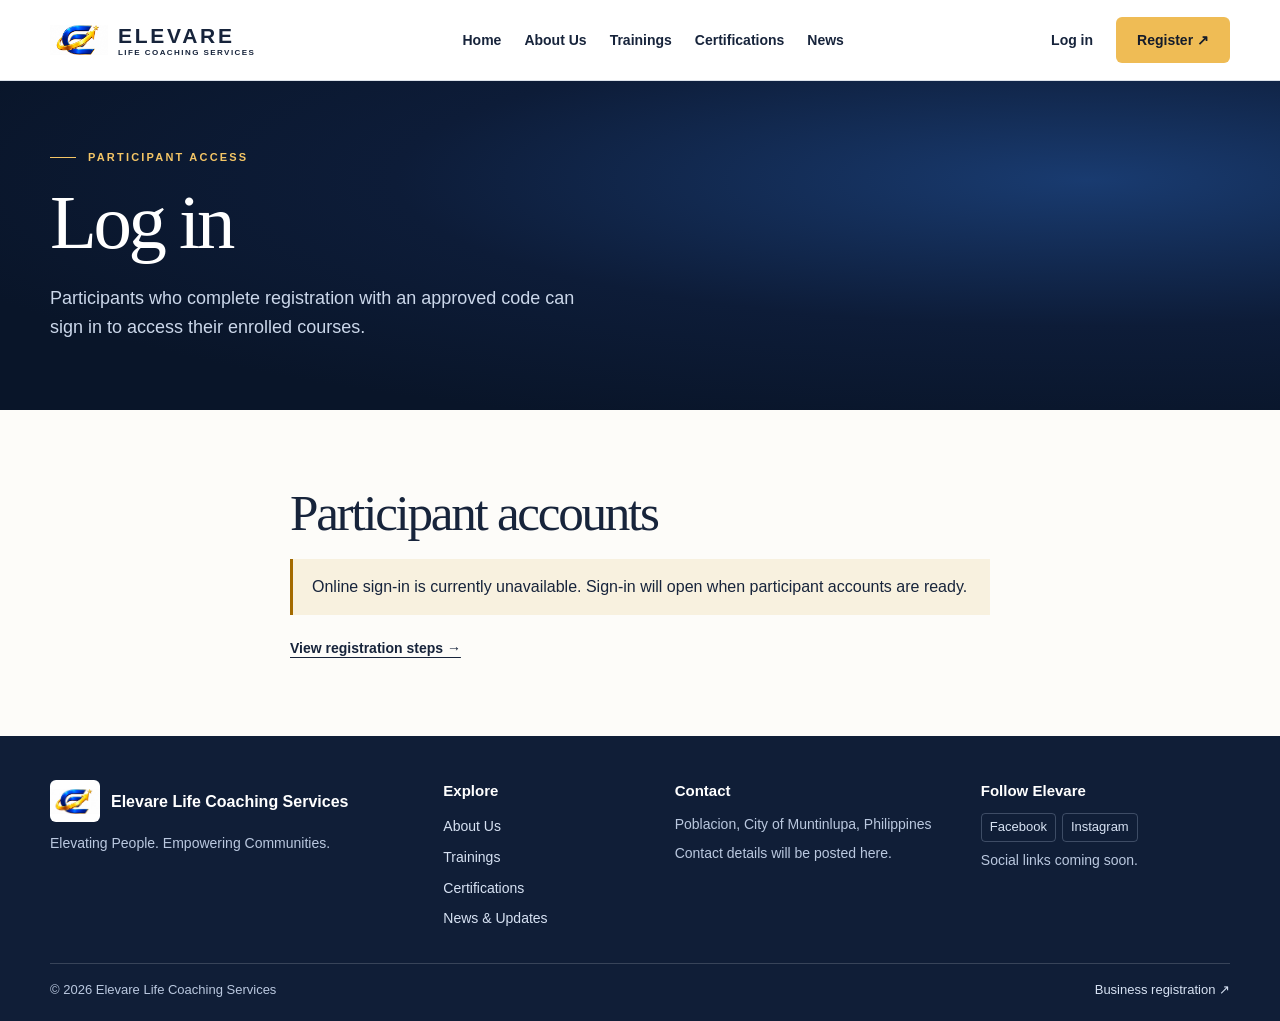
==== login.html @ 474f04c6 "add to github" ====
<!doctype html>
<html lang="en"><head><meta charset="utf-8"><meta name="viewport" content="width=device-width, initial-scale=1"><meta name="description" content="Elevare Life Coaching Services company information, leadership and training programs."><title>Log in | Elevare Life Coaching Services</title><link rel="icon" href="assets/mark.jpg"><link rel="stylesheet" href="site.css"></head>
<body><a class="skip" href="#main">Skip to content</a><header class="header"><div class="wrap head"><a class="brand" href="index.html"><img src="assets/mark.jpg" alt=""><span class="wordmark">ELEVARE<small>Life Coaching Services</small></span></a><nav class="nav" aria-label="Main navigation"><a href="index.html">Home</a><a href="about.html">About Us</a><a href="trainings.html">Trainings</a><a href="certifications.html">Certifications</a><a href="news.html">News</a></nav><div class="actions"><a class="login" href="login.html">Log in</a><a class="button " href="register.html">Register ↗</a></div></div></header>
<main id="main"><section class="page-intro"><div class="wrap"><p class="eyebrow">Participant access</p><h1>Log in</h1><p class="lead">Participants who complete registration with an approved code can sign in to access their enrolled courses.</p></div></section>
<section class="section"><div class="wrap portal"><h2>Participant accounts</h2><p class="notice" role="status">Online sign-in is currently unavailable. Sign-in will open when participant accounts are ready.</p><a class="text-link" href="register.html">View registration steps →</a></div></section></main><footer class="footer">
<div class="wrap footer-grid">
<section aria-label="Elevare company information">
<a class="footer-brand" href="index.html"><img src="assets/mark.jpg" alt="" width="50" height="42"><strong>Elevare Life Coaching Services</strong></a>
<p>Elevating People. Empowering Communities.</p>
</section>
<nav aria-label="Explore Elevare"><h2>Explore</h2><ul>
<li><a href="about.html">About Us</a></li>
<li><a href="trainings.html">Trainings</a></li>
<li><a href="certifications.html">Certifications</a></li>
<li><a href="news.html">News &amp; Updates</a></li>
</ul></nav>
<section aria-labelledby="footer-contact"><h2 id="footer-contact">Contact</h2><p>Poblacion, City of Muntinlupa, Philippines</p><p>Contact details will be posted here.</p></section>
<section aria-labelledby="footer-social"><h2 id="footer-social">Follow Elevare</h2><ul class="social-placeholders"><li>Facebook</li><li>Instagram</li></ul><p>Social links coming soon.</p></section>
</div>
<div class="wrap footer-bottom"><p>© 2026 Elevare Life Coaching Services</p><a href="certifications.html">Business registration <span aria-hidden="true">↗</span></a></div>
</footer></body></html>
---- site.css ----
:root{--navy:#09152c;--ink:#13233f;--muted:#516079;--gold:#efb947;--cream:#f8f6f0;--line:#dce2ea;--white:#fff;font-family:Arial,Helvetica,sans-serif;color:var(--ink);background:#fff}*{box-sizing:border-box}body{margin:0;line-height:1.6}a{color:inherit}img{max-width:100%;display:block}h1,h2,h3,p{margin:0}h1,h2{font-family:Georgia,serif;font-weight:400;line-height:1.04;letter-spacing:-.045em}h1{font-size:clamp(3rem,6vw,6rem)}h2{font-size:clamp(2.4rem,4vw,3.6rem)}h3{line-height:1.2}.wrap{width:min(1180px,calc(100% - 64px));margin-inline:auto}.header{background:#fff;border-bottom:1px solid var(--line)}.head{min-height:80px;display:flex;align-items:center;justify-content:space-between;gap:20px}.brand{display:flex;align-items:center;gap:10px;text-decoration:none;flex-shrink:0}.brand img{width:58px}.wordmark{display:grid;font-size:21px;letter-spacing:.13em;font-weight:800;line-height:1.2}.wordmark small{font-size:8px;letter-spacing:.18em;text-transform:uppercase}.nav,.actions{display:flex;align-items:center;gap:23px}.nav a,.login{font-size:14px;font-weight:700;text-decoration:none;white-space:nowrap}.nav a[aria-current=page],.nav a:hover,.login:hover{color:#795100}.button{display:inline-flex;align-items:center;justify-content:center;gap:12px;padding:11px 20px;border:1px solid transparent;border-radius:6px;background:var(--gold);color:#151c2a;text-decoration:none;font-weight:750;font-size:14px;min-height:45px}.button:hover{background:#ffd477}.button.outline{color:inherit;border-color:currentColor;background:transparent}.button.outline:hover{background:#ffffff12}.hero,.page-intro{background:radial-gradient(ellipse at 85% 30%,#193b70 0%,#0d1c38 45%,#091529 80%);color:white}.hero{position:relative;overflow:hidden}.hero:after{content:"";position:absolute;inset:-45% -20% -45% 40%;pointer-events:none;background:repeating-radial-gradient(ellipse at center,transparent 0 31px,#a7bfe418 32px 33px,transparent 34px 50px);transform:rotate(-20deg);mask-image:linear-gradient(90deg,transparent,#000)}.hero-grid{position:relative;z-index:1;display:grid;grid-template-columns:1.25fr 1fr;gap:65px;align-items:center;min-height:575px;padding-block:72px}.eyebrow{display:flex;align-items:center;gap:12px;font-size:11px;font-weight:800;letter-spacing:.2em;text-transform:uppercase;color:#795100;margin-bottom:16px}.eyebrow:before{content:"";width:26px;height:1px;background:currentColor}.hero .eyebrow,.page-intro .eyebrow,.footer .eyebrow{color:#f5c666}.hero h1 em{color:#f5c666;font-weight:400}.lead{font-size:18px;max-width:54ch;color:var(--muted);margin-top:22px}.hero .lead,.page-intro .lead{color:#cbd7ea}.hero-actions{display:flex;gap:12px;flex-wrap:wrap;margin-top:30px}.brand-panel{position:relative;box-shadow:0 25px 70px #0005;background:#fff;padding:18px;border-radius:10px;outline:1px solid #ffffff4f;outline-offset:10px}.brand-panel img{width:100%;aspect-ratio:1.46;object-fit:contain}.stripe{background:var(--cream);border-bottom:1px solid #e8e4db}.stripe .wrap{display:flex;align-items:center;justify-content:space-between;gap:14px;padding-block:22px}.stripe-note{display:flex;align-items:center;gap:13px;font-size:14px}.seal{display:grid;place-items:center;background:#f2e5c8;color:#75500b;border-radius:50%;width:38px;height:38px;flex-shrink:0;font-size:20px}.text-link{font-size:14px;font-weight:800;text-underline-offset:4px}.section{padding-block:76px}.section.soft{background:var(--cream)}.section-top{display:flex;justify-content:space-between;align-items:end;gap:24px;margin-bottom:28px}.grid{display:grid;grid-template-columns:repeat(3,1fr);gap:18px}.card{border:1px solid var(--line);background:#fff;border-radius:9px;padding:24px}.card h3{font-size:20px;margin-bottom:10px}.card p,.detail p,.person p,.muted{color:var(--muted)}.card a{display:inline-block;margin-top:16px}.page-intro{padding-block:68px}.page-intro h1{font-size:clamp(3rem,6vw,5rem)}.people{display:grid;grid-template-columns:repeat(2,minmax(0,1fr));gap:24px;margin-top:30px}.person{display:grid;grid-template-columns:40% 1fr;align-items:center;gap:20px;border:1px solid var(--line);border-radius:9px;overflow:hidden;padding-right:18px}.person img{width:100%;aspect-ratio:4/5;object-fit:cover;object-position:center top;background:#eee}.person h3{font-size:23px;margin-bottom:6px}.details{max-width:780px;display:grid;gap:12px}.detail{border:1px solid var(--line);border-radius:8px;padding:0 20px}.detail summary{cursor:pointer;font-weight:750;padding:16px 0}.detail p{padding-bottom:16px}.cert-grid{display:grid;grid-template-columns:1fr 1.25fr;gap:34px;align-items:start}.cert-grid img{border:1px solid var(--line);border-radius:8px}.cert-grid dt{font-weight:bold}.cert-grid dd{margin:0 0 12px;color:var(--muted)}.portal{max-width:700px}.portal ol{padding-left:22px}.portal li{padding-block:6px}.notice{padding:15px 19px;border-left:3px solid #a36a00;background:#f8f1df;margin:20px 0}.footer{background:var(--navy);color:white;padding-block:36px}.footer .wrap{display:flex;justify-content:space-between;align-items:center;gap:24px}.footer p{color:#bac8df;font-size:14px}.footer a{text-decoration:none}.skip{position:absolute;left:10px;top:-90px;background:#fff;padding:10px;z-index:5}.skip:focus{top:10px}a:focus-visible,summary:focus-visible{outline:2px solid #b17b10;outline-offset:4px}
@media(max-width:960px){.head{flex-wrap:wrap;gap:10px;padding-block:12px}.nav{order:3;width:100%;overflow:auto;padding-block:4px}.hero-grid{gap:34px;min-height:0}.person{grid-template-columns:1fr;padding:0}.person div{padding:0 18px 18px}.person img{aspect-ratio:1.25}}
@media(max-width:660px){.wrap{width:calc(100% - 36px)}.nav,.actions{gap:13px}.nav a,.login{font-size:13px}.actions .button{padding-inline:11px}.hero-grid,.cert-grid,.grid{grid-template-columns:1fr}.hero-grid{padding-block:50px;gap:34px}.brand-panel{margin:0 10px}.section,.page-intro{padding-block:48px}.section-top,.stripe .wrap,.footer .wrap{align-items:flex-start;flex-direction:column}.people{gap:12px}.person h3{font-size:17px}.stripe .wrap{gap:9px}.stripe a{margin-left:51px}}

/* Training-led homepage and catalog */
:root{--navy:#101e37;--ink:#17243b;--cream:#f6f3eb;--gold:#efbc55}
body{background:#fdfcf9}
.hero{background:#f6f3eb;color:var(--ink)}
.hero::after{display:none}
.hero-grid{grid-template-columns:minmax(0,1fr) minmax(0,1.12fr);gap:42px;min-height:510px;padding-block:58px}
.hero h1{font-size:clamp(3rem,6vw,5.8rem)}
.hero h1 em{color:#244887}
.hero .eyebrow{color:#795100}
.hero .lead{color:var(--muted)}
.hero .outline:hover{background:#13233f0c}
.hero-photo{margin:0;position:relative;border-radius:5px;overflow:hidden;background:var(--navy);box-shadow:0 16px 44px #17243b1a}
.hero-photo img{width:100%;aspect-ratio:1.33;object-fit:cover}
.hero-photo figcaption{padding:12px 17px;color:#fff;font-size:14px;font-weight:700}
.stripe{background:var(--navy);color:#fff;border:none}
.stripe .wrap{padding-block:17px}
.stripe a{color:#ffdc91}
.program-grid{display:grid;grid-template-columns:repeat(3,minmax(0,1fr));gap:22px}
.program-card{display:flex;flex-direction:column;border:1px solid var(--line);background:#fff;border-radius:6px;overflow:hidden}
.program-card img{width:100%;aspect-ratio:2;object-fit:cover}
.program-card div{display:flex;flex-direction:column;align-items:flex-start;flex:1;padding:20px}
.program-card h3{font-size:21px;margin-bottom:8px}
.program-card p,.mission-grid p,.program-detail p{color:var(--muted)}
.program-card a{margin-top:auto;padding-top:14px;color:#244887}
.end-band{margin-bottom:0}
.mission-grid{display:grid;grid-template-columns:1fr 1fr;gap:36px}
.mission-grid p{margin-top:12px;max-width:55ch}
.jumps{display:flex;flex-wrap:wrap;gap:10px;list-style:none;padding:0;margin:0 0 28px}
.jumps a{display:block;background:#f6f3eb;border:1px solid #e1d9ca;border-radius:4px;padding:7px 12px;font-weight:bold;text-decoration:none;font-size:14px}
.jumps a:hover{background:#f0e3c7}
.program-detail{display:grid;grid-template-columns:minmax(180px,1fr) minmax(0,1.75fr);gap:30px;align-items:start;padding-block:28px;border-top:1px solid var(--line);scroll-margin-top:16px}
.program-detail img{width:100%;aspect-ratio:1.5;object-fit:cover;border-radius:5px}
.program-detail h2{font-size:clamp(1.9rem,3.7vw,2.8rem);margin-bottom:10px}
.program-detail .outcome{margin-block:12px}
.program-detail ul{padding-left:20px;margin-top:0}
.program-detail li p{padding-bottom:8px}
.sr-only{position:absolute;width:1px;height:1px;overflow:hidden;clip-path:inset(50%);white-space:nowrap}
@media(max-width:900px){.program-grid{grid-template-columns:repeat(2,minmax(0,1fr))}.hero-grid{min-height:0;gap:30px}}
@media(max-width:660px){.hero-grid,.program-grid,.program-detail,.mission-grid{grid-template-columns:1fr}.hero-grid{padding-block:40px}.program-detail{gap:14px}.program-detail img{aspect-ratio:2}.stripe a{margin-left:51px}}

.footer{padding-block:44px 20px}
.footer .footer-grid{display:grid;grid-template-columns:1.45fr .8fr 1.1fr 1fr;gap:24px 32px;align-items:start}
.footer h2{font:700 15px/1.4 Arial,Helvetica,sans-serif;letter-spacing:normal;margin:0 0 12px}
.footer p+p{margin-top:6px}
.footer ul{list-style:none;padding:0;margin:0}
.footer nav li+li{margin-top:5px}
.footer nav a,.footer-bottom a{color:#d7e2f3;font-size:14px}
.footer a:hover{color:#ffdc91;text-decoration:underline;text-underline-offset:4px}
.footer-brand{display:flex;align-items:center;gap:11px;margin-bottom:10px}
.footer-brand img{object-fit:contain;background:white;border-radius:6px}
.footer .social-placeholders{display:flex;flex-wrap:wrap;gap:6px;margin-bottom:7px}
.social-placeholders li{border:1px solid #8292ab66;border-radius:4px;padding:3px 8px;color:#d7e2f3;font-size:13px}
.footer .footer-bottom{border-top:1px solid #ffffff2b;margin-top:32px;padding-top:16px;gap:8px 24px}
.footer-bottom p,.footer-bottom a{font-size:13px}
@media(max-width:940px){.footer .footer-grid{grid-template-columns:repeat(2,minmax(0,1fr))}}
@media(max-width:480px){.footer .footer-grid{grid-template-columns:1fr}}
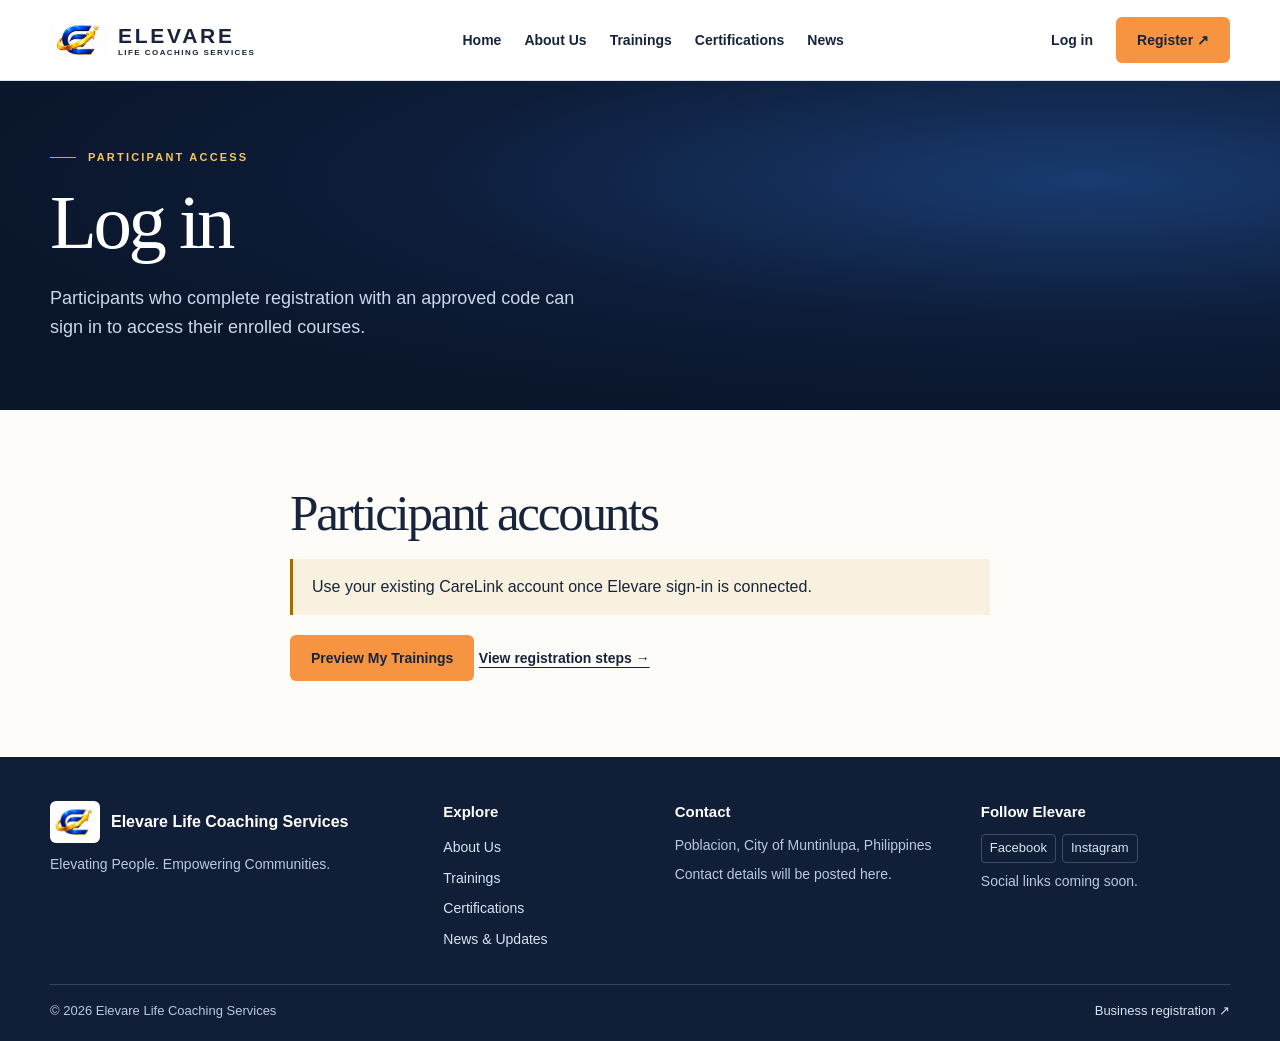
==== commit 9ba4b4ec: "update orange" ====
--- a/login.html
+++ b/login.html
@@ -2,7 +2,9 @@
 <html lang="en"><head><meta charset="utf-8"><meta name="viewport" content="width=device-width, initial-scale=1"><meta name="description" content="Elevare Life Coaching Services company information, leadership and training programs."><title>Log in | Elevare Life Coaching Services</title><link rel="icon" href="assets/mark.jpg"><link rel="stylesheet" href="site.css"></head>
 <body><a class="skip" href="#main">Skip to content</a><header class="header"><div class="wrap head"><a class="brand" href="index.html"><img src="assets/mark.jpg" alt=""><span class="wordmark">ELEVARE<small>Life Coaching Services</small></span></a><nav class="nav" aria-label="Main navigation"><a href="index.html">Home</a><a href="about.html">About Us</a><a href="trainings.html">Trainings</a><a href="certifications.html">Certifications</a><a href="news.html">News</a></nav><div class="actions"><a class="login" href="login.html">Log in</a><a class="button " href="register.html">Register ↗</a></div></div></header>
 <main id="main"><section class="page-intro"><div class="wrap"><p class="eyebrow">Participant access</p><h1>Log in</h1><p class="lead">Participants who complete registration with an approved code can sign in to access their enrolled courses.</p></div></section>
-<section class="section"><div class="wrap portal"><h2>Participant accounts</h2><p class="notice" role="status">Online sign-in is currently unavailable. Sign-in will open when participant accounts are ready.</p><a class="text-link" href="register.html">View registration steps →</a></div></section></main><footer class="footer">
+<section class="section"><div class="wrap portal"><h2>Participant accounts</h2><p class="notice">Use your existing CareLink account once Elevare sign-in is connected.</p>
+<a class="button orange" href="my-trainings-preview.html">Preview My Trainings</a>
+<a class="text-link" href="register.html">View registration steps →</a></div></section></main><footer class="footer">
 <div class="wrap footer-grid">
 <section aria-label="Elevare company information">
 <a class="footer-brand" href="index.html"><img src="assets/mark.jpg" alt="" width="50" height="42"><strong>Elevare Life Coaching Services</strong></a>
--- a/site.css
+++ b/site.css
@@ -58,3 +58,26 @@
 .footer-bottom p,.footer-bottom a{font-size:13px}
 @media(max-width:940px){.footer .footer-grid{grid-template-columns:repeat(2,minmax(0,1fr))}}
 @media(max-width:480px){.footer .footer-grid{grid-template-columns:1fr}}
+
+/* Warm orange accents against the existing navy and gold palette. */
+:root{--orange:#f79442;--orange-dark:#8b3b08}
+.hero .eyebrow,.page-intro .eyebrow::before{color:#f79442}
+.hero .eyebrow{color:var(--orange-dark)}
+.hero-photo{border-bottom:4px solid var(--orange)}
+.program-card{border-top:3px solid var(--orange)}
+.button.orange,.actions .button,.hero-actions .button:not(.outline){background:var(--orange);color:#17243b}
+.button.orange:hover,.actions .button:hover,.hero-actions .button:not(.outline):hover{background:#ffac68}
+button.button{font:inherit;font-size:14px;font-weight:750;cursor:pointer}
+button.button:disabled{opacity:.55;cursor:default}
+.registration-actions,.included-courses{margin-block:20px}
+.enrollment-grid{margin-top:20px}
+.elevare-dialog{width:min(530px,calc(100% - 28px));max-height:calc(100% - 36px);overflow:auto;border:1px solid var(--line);border-top:5px solid var(--orange);border-radius:9px;padding:26px;color:var(--ink)}
+.elevare-dialog::backdrop{background:#101e37bb}
+.elevare-dialog h2{font-size:2rem;margin:0 24px 12px 0}
+.elevare-dialog form{margin-top:15px}
+.elevare-dialog label{display:block;font-weight:bold;margin-top:10px}
+.elevare-dialog input{width:100%;padding:8px;margin:4px 0;border:1px solid #8593a8;border-radius:4px;font:inherit}
+.elevare-dialog fieldset{border:0;margin:0;padding:0;min-width:0}
+.elevare-dialog .button{margin-block:12px}
+.dialog-close{position:absolute;right:12px;top:10px;font-size:21px;border:0;background:transparent;color:inherit;cursor:pointer}
+.form-status{font-size:14px;color:var(--muted)}
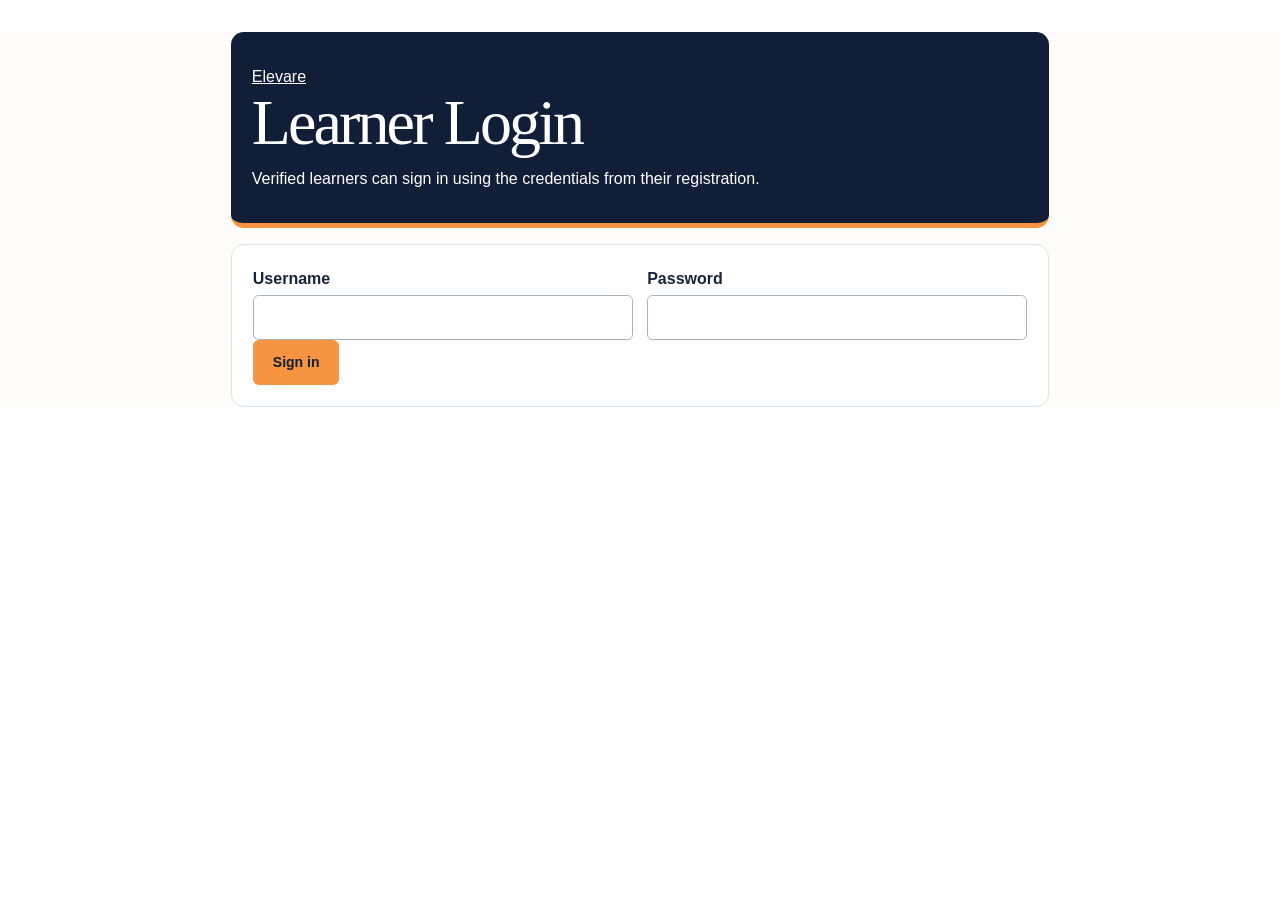
==== commit 0fc27923: "Update" ====
--- a/login.html
+++ b/login.html
@@ -1,23 +1,8 @@
 <!doctype html>
-<html lang="en"><head><meta charset="utf-8"><meta name="viewport" content="width=device-width, initial-scale=1"><meta name="description" content="Elevare Life Coaching Services company information, leadership and training programs."><title>Log in | Elevare Life Coaching Services</title><link rel="icon" href="assets/mark.jpg"><link rel="stylesheet" href="site.css"></head>
-<body><a class="skip" href="#main">Skip to content</a><header class="header"><div class="wrap head"><a class="brand" href="index.html"><img src="assets/mark.jpg" alt=""><span class="wordmark">ELEVARE<small>Life Coaching Services</small></span></a><nav class="nav" aria-label="Main navigation"><a href="index.html">Home</a><a href="about.html">About Us</a><a href="trainings.html">Trainings</a><a href="certifications.html">Certifications</a><a href="news.html">News</a></nav><div class="actions"><a class="login" href="login.html">Log in</a><a class="button " href="register.html">Register ↗</a></div></div></header>
-<main id="main"><section class="page-intro"><div class="wrap"><p class="eyebrow">Participant access</p><h1>Log in</h1><p class="lead">Participants who complete registration with an approved code can sign in to access their enrolled courses.</p></div></section>
-<section class="section"><div class="wrap portal"><h2>Participant accounts</h2><p class="notice">Use your existing CareLink account once Elevare sign-in is connected.</p>
-<a class="button orange" href="my-trainings-preview.html">Preview My Trainings</a>
-<a class="text-link" href="register.html">View registration steps →</a></div></section></main><footer class="footer">
-<div class="wrap footer-grid">
-<section aria-label="Elevare company information">
-<a class="footer-brand" href="index.html"><img src="assets/mark.jpg" alt="" width="50" height="42"><strong>Elevare Life Coaching Services</strong></a>
-<p>Elevating People. Empowering Communities.</p>
-</section>
-<nav aria-label="Explore Elevare"><h2>Explore</h2><ul>
-<li><a href="about.html">About Us</a></li>
-<li><a href="trainings.html">Trainings</a></li>
-<li><a href="certifications.html">Certifications</a></li>
-<li><a href="news.html">News &amp; Updates</a></li>
-</ul></nav>
-<section aria-labelledby="footer-contact"><h2 id="footer-contact">Contact</h2><p>Poblacion, City of Muntinlupa, Philippines</p><p>Contact details will be posted here.</p></section>
-<section aria-labelledby="footer-social"><h2 id="footer-social">Follow Elevare</h2><ul class="social-placeholders"><li>Facebook</li><li>Instagram</li></ul><p>Social links coming soon.</p></section>
-</div>
-<div class="wrap footer-bottom"><p>© 2026 Elevare Life Coaching Services</p><a href="certifications.html">Business registration <span aria-hidden="true">↗</span></a></div>
-</footer></body></html>+<html lang="en"><head><meta charset="utf-8"><meta name="viewport" content="width=device-width,initial-scale=1"><title>Learner Login | Elevare</title><link rel="stylesheet" href="site.css"><script src="learner.js" defer></script></head>
+<body data-page="login"><main class="learner-shell"><header class="learner-banner"><a href="index.html">Elevare</a><h1>Learner Login</h1><p>Verified learners can sign in using the credentials from their registration.</p></header>
+<form id="sign-in" class="learner-card"><div class="learner-grid">
+<label>Username<input name="username" required autocomplete="username"></label>
+<label>Password<input name="password" type="password" required autocomplete="current-password"></label></div>
+<button class="button">Sign in</button></form>
+<section id="learner-portal" class="learner-card" hidden><h2>Learner Portal</h2><p id="welcome"></p><p><a href="trainings.html">View training offerings</a></p><button type="button" id="learner-sign-out">Sign out</button></section><p id="status" role="status" aria-live="polite"></p></main></body></html>
--- a/site.css
+++ b/site.css
@@ -81,3 +81,23 @@
 .elevare-dialog .button{margin-block:12px}
 .dialog-close{position:absolute;right:12px;top:10px;font-size:21px;border:0;background:transparent;color:inherit;cursor:pointer}
 .form-status{font-size:14px;color:var(--muted)}
+
+.learner-shell{max-width:850px;margin:2rem auto;padding:0 1rem}
+.learner-shell h1{font-size:clamp(2.2rem,5vw,4rem)}
+.learner-shell h2{font-size:1.6rem;letter-spacing:0}
+.learner-card{padding:1.3rem;border:1px solid var(--line);border-radius:.8rem;margin:1rem 0;background:#fff}
+.learner-banner{background:var(--navy);color:#fff;padding:2rem 1.3rem;border-radius:.8rem;border-bottom:5px solid var(--orange,#efb947)}
+.learner-banner p{margin-top:.6rem}
+.learner-grid{display:grid;grid-template-columns:repeat(auto-fit,minmax(min(100%,220px),1fr));gap:.9rem}
+.learner-shell label{display:grid;gap:.2rem;font-weight:600}
+.learner-shell input,.learner-shell select,.learner-shell textarea{padding:.55rem;border:1px solid #a8b0bc;border-radius:.35rem;font:inherit;min-width:0;width:100%}
+.learner-shell button{cursor:pointer}
+.learner-shell .button{background:var(--orange,#efb947);color:var(--navy);border:0}
+.learner-shell button:disabled{opacity:.55;cursor:default}
+.learner-shell fieldset{min-width:0}
+.learner-shell [role=status]{white-space:pre-wrap;margin:.8rem 0;overflow-wrap:anywhere}
+.learner-shell dialog{max-width:min(760px,calc(100vw - 2rem));width:100%;max-height:90vh;border:1px solid var(--line);border-radius:.8rem;color:var(--ink)}
+.learner-shell dialog::backdrop{background:#09152c99}
+.learner-shell .review-tabs{display:flex;flex-wrap:wrap;gap:.4rem;margin:.9rem 0}
+.learner-shell .receipt{max-height:65vh;margin:.6rem 0}
+.learner-shell dd{margin:0 0 .6rem;overflow-wrap:anywhere}
